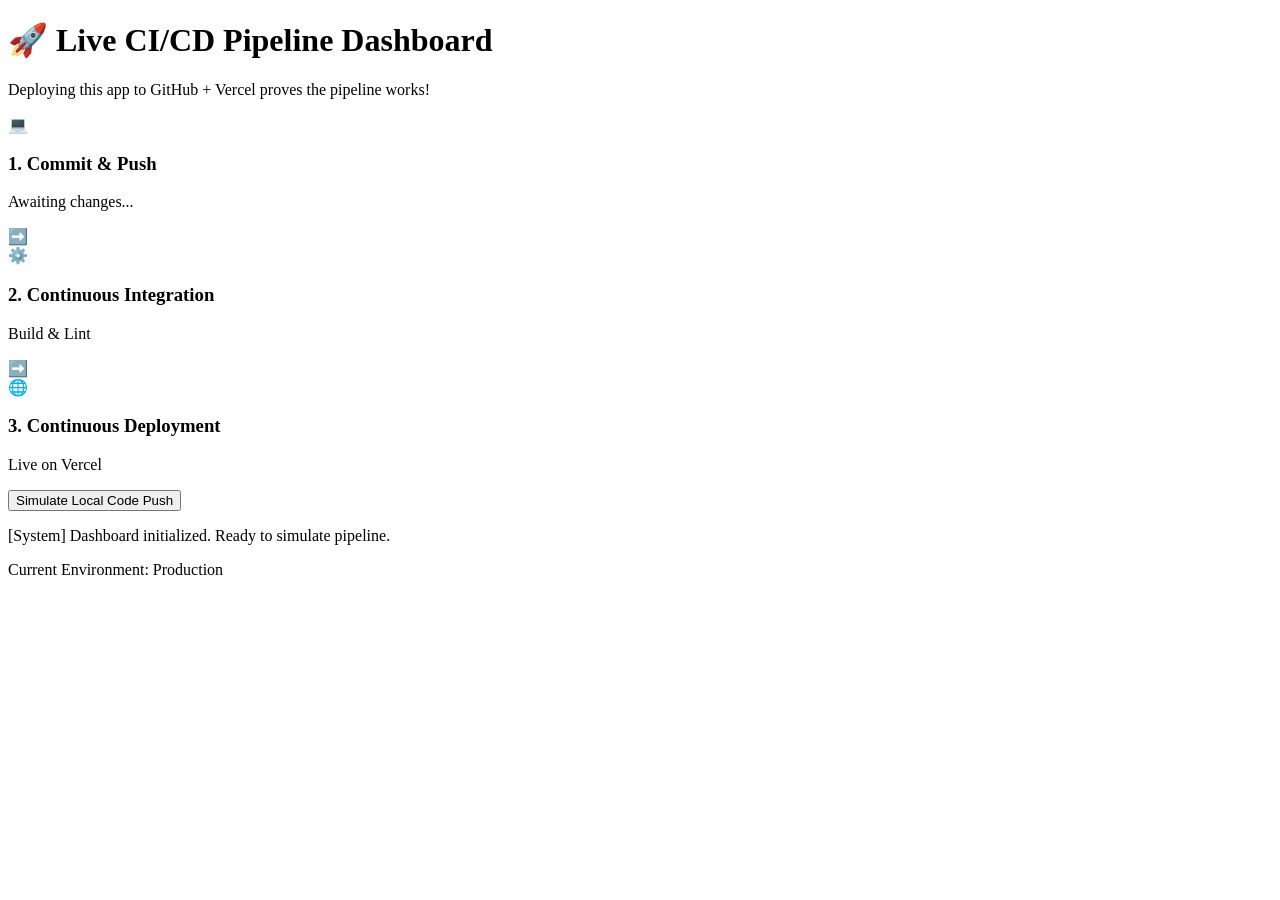
==== index.html @ 1a9c0061 "Html page for view modeling" ====
<!DOCTYPE html>
<html lang="en">
<head>
    <meta charset="UTF-8">
    <meta name="viewport" content="width=device-width, initial-scale=1.0">
    <title>CI/CD Pipeline Showcase</title>
    <link rel="stylesheet" href="style.css">
</head>
<body>
    <div class="container">
        <header>
            <h1>🚀 Live CI/CD Pipeline Dashboard</h1>
            <p>Deploying this app to GitHub + Vercel proves the pipeline works!</p>
        </header>

        <main>
            <section class="pipeline-visual">
                <div class="stage" id="stage-git">
                    <div class="icon">💻</div>
                    <h3>1. Commit & Push</h3>
                    <p class="status-text">Awaiting changes...</p>
                </div>
                <div class="arrow">➡️</div>
                <div class="stage" id="stage-ci">
                    <div class="icon">⚙️</div>
                    <h3>2. Continuous Integration</h3>
                    <p class="status-text">Build & Lint</p>
                </div>
                <div class="arrow">➡️</div>
                <div class="stage" id="stage-cd">
                    <div class="icon">🌐</div>
                    <h3>3. Continuous Deployment</h3>
                    <p class="status-text">Live on Vercel</p>
                </div>
            </section>

            <section class="controls">
                <button id="simulate-btn">Simulate Local Code Push</button>
                <div id="log-console">
                    <p class="system-msg">[System] Dashboard initialized. Ready to simulate pipeline.</p>
                </div>
            </section>
        </main>

        <footer>
            <p>Current Environment: <span class="badge production">Production</span></p>
        </footer>
    </div>
    <script src="script.js"></script>
</body>
</html>
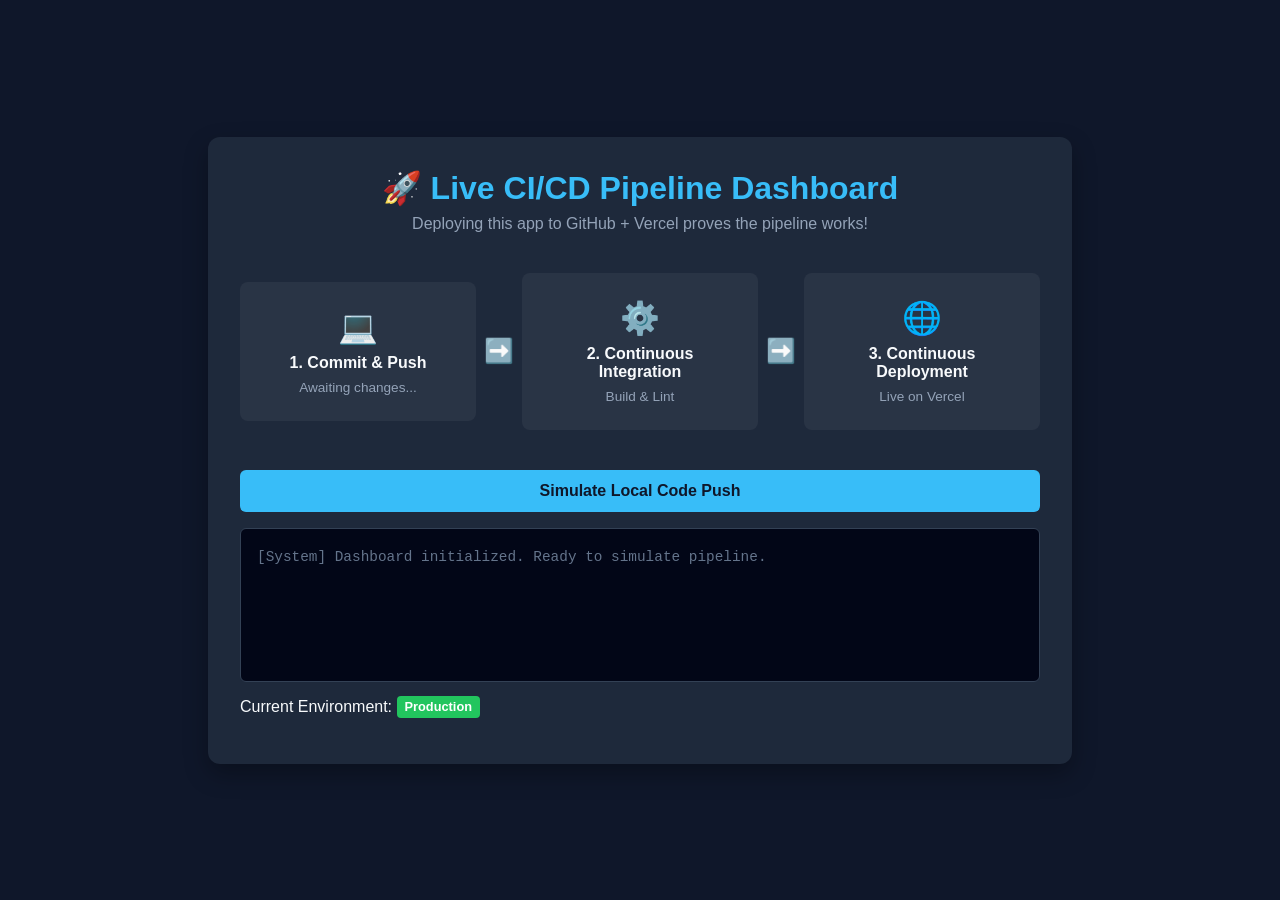
==== commit 41f3fb37: "edited title" ====
--- a/index.html
+++ b/index.html
@@ -3,7 +3,7 @@
 <head>
     <meta charset="UTF-8">
     <meta name="viewport" content="width=device-width, initial-scale=1.0">
-    <title>CI/CD Pipeline Showcase</title>
+    <title>CI/CD Pipeline Showcase (IA 326) </title>
     <link rel="stylesheet" href="style.css">
 </head>
 <body>
@@ -48,4 +48,4 @@
     </div>
     <script src="script.js"></script>
 </body>
-</html>+</html>
--- a/style.css
+++ b/style.css
@@ -0,0 +1,149 @@
+:root {
+    --bg-color: #0f172a;
+    --card-bg: #1e293b;
+    --text-main: #f8fafc;
+    --text-muted: #94a3b8;
+    --accent: #38bdf8;
+    --success: #22c55e;
+}
+
+body {
+    margin: 0;
+    font-family: 'Segoe UI', Tahoma, Geneva, Verdana, sans-serif;
+    background-color: var(--bg-color);
+    color: var(--text-main);
+    display: flex;
+    justify-content: center;
+    align-items: center;
+    min-height: 100vh;
+}
+
+.container {
+    width: 90%;
+    max-width: 800px;
+    background: var(--card-bg);
+    padding: 2rem;
+    border-radius: 12px;
+    box-shadow: 0 10px 25px rgba(0,0,0,0.3);
+}
+
+header {
+    text-align: center;
+    margin-bottom: 2.5rem;
+}
+
+header h1 {
+    margin: 0 0 0.5rem 0;
+    color: var(--accent);
+}
+
+header p {
+    color: var(--text-muted);
+    margin: 0;
+}
+
+.pipeline-visual {
+    display: flex;
+    justify-content: space-between;
+    align-items: center;
+    margin-bottom: 2.5rem;
+    flex-wrap: wrap;
+}
+
+.stage {
+    background: rgba(255, 255, 255, 0.05);
+    border: 2px solid transparent;
+    padding: 1.5rem;
+    border-radius: 8px;
+    text-align: center;
+    flex: 1;
+    min-width: 160px;
+    transition: all 0.3s ease;
+}
+
+.stage.active {
+    border-color: var(--accent);
+    background: rgba(56, 189, 248, 0.1);
+}
+
+.stage.success {
+    border-color: var(--success);
+    background: rgba(34, 197, 94, 0.1);
+}
+
+.stage .icon {
+    font-size: 2rem;
+    margin-bottom: 0.5rem;
+}
+
+.stage h3 {
+    margin: 0 0 0.5rem 0;
+    font-size: 1rem;
+}
+
+.stage p {
+    margin: 0;
+    font-size: 0.85rem;
+    color: var(--text-muted);
+}
+
+.arrow {
+    font-size: 1.5rem;
+    color: var(--text-muted);
+    padding: 0 0.5rem;
+}
+
+.controls {
+    display: flex;
+    flex-direction: column;
+    gap: 1rem;
+}
+
+button {
+    background: var(--accent);
+    color: var(--bg-color);
+    border: none;
+    padding: 0.75rem 1.5rem;
+    font-size: 1rem;
+    font-weight: bold;
+    border-radius: 6px;
+    cursor: pointer;
+    transition: background 0.2s;
+}
+
+button:hover {
+    background: #7dd3fc;
+}
+
+button:disabled {
+    background: var(--text-muted);
+    cursor: not-allowed;
+}
+
+#log-console {
+    background: #020617;
+    border-radius: 6px;
+    padding: 1rem;
+    font-family: 'Courier New', Courier, monospace;
+    font-size: 0.9rem;
+    height: 120px;
+    overflow-y: auto;
+    border: 1px solid #334155;
+}
+
+#log-console p {
+    margin: 0.25rem 0;
+}
+
+.system-msg { color: #64748b; }
+.info-msg { color: #38bdf8; }
+.success-msg { color: #22c55e; }
+
+.badge {
+    background: var(--success);
+    color: white;
+    padding: 0.2rem 0.5rem;
+    border-radius: 4px;
+    font-size: 0.8rem;
+    font-weight: bold;
+}
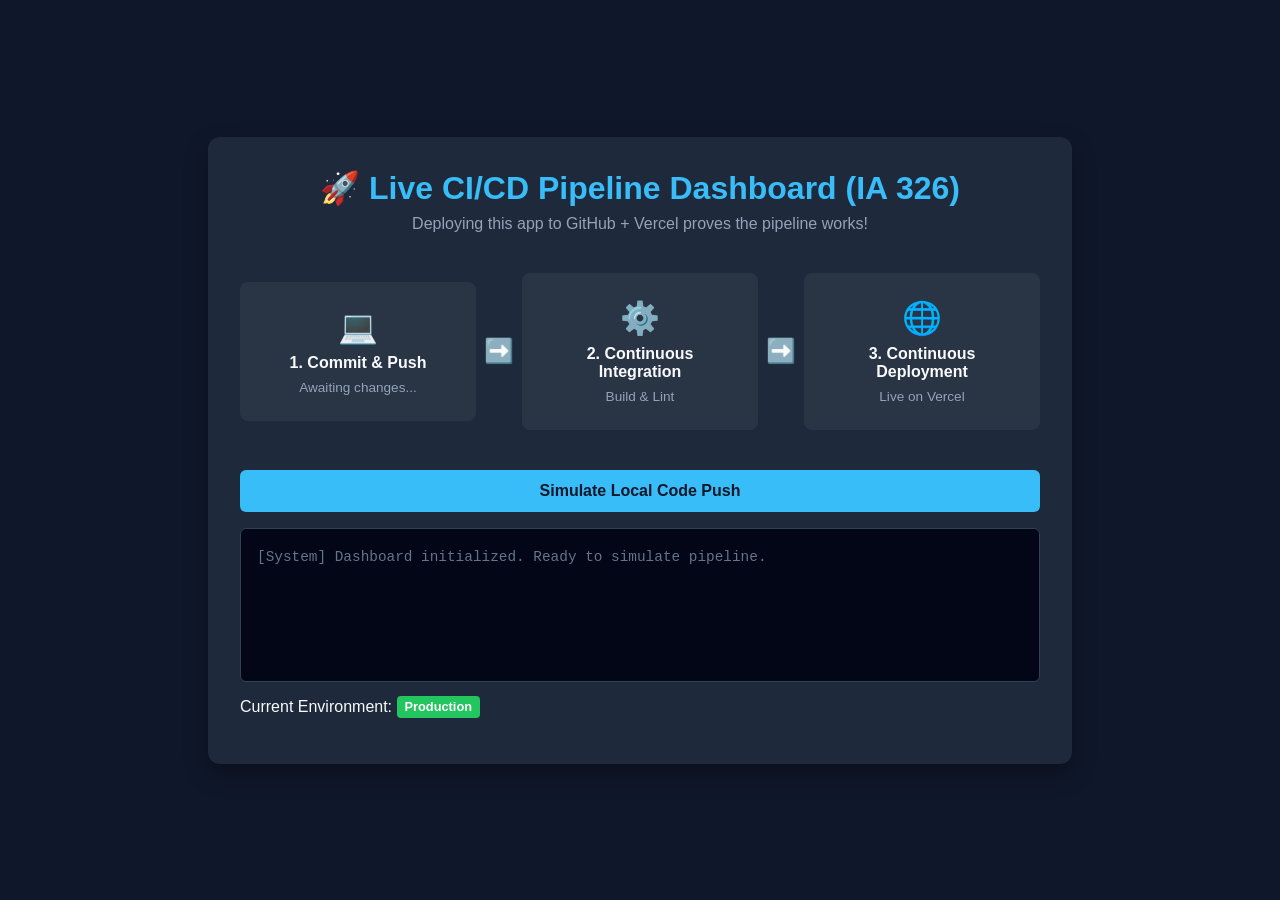
==== commit 7fbde228: "edited Header showcasing continous intergration" ====
--- a/index.html
+++ b/index.html
@@ -9,7 +9,7 @@
 <body>
     <div class="container">
         <header>
-            <h1>🚀 Live CI/CD Pipeline Dashboard</h1>
+            <h1>🚀 Live CI/CD Pipeline Dashboard (IA 326) </h1>
             <p>Deploying this app to GitHub + Vercel proves the pipeline works!</p>
         </header>
 
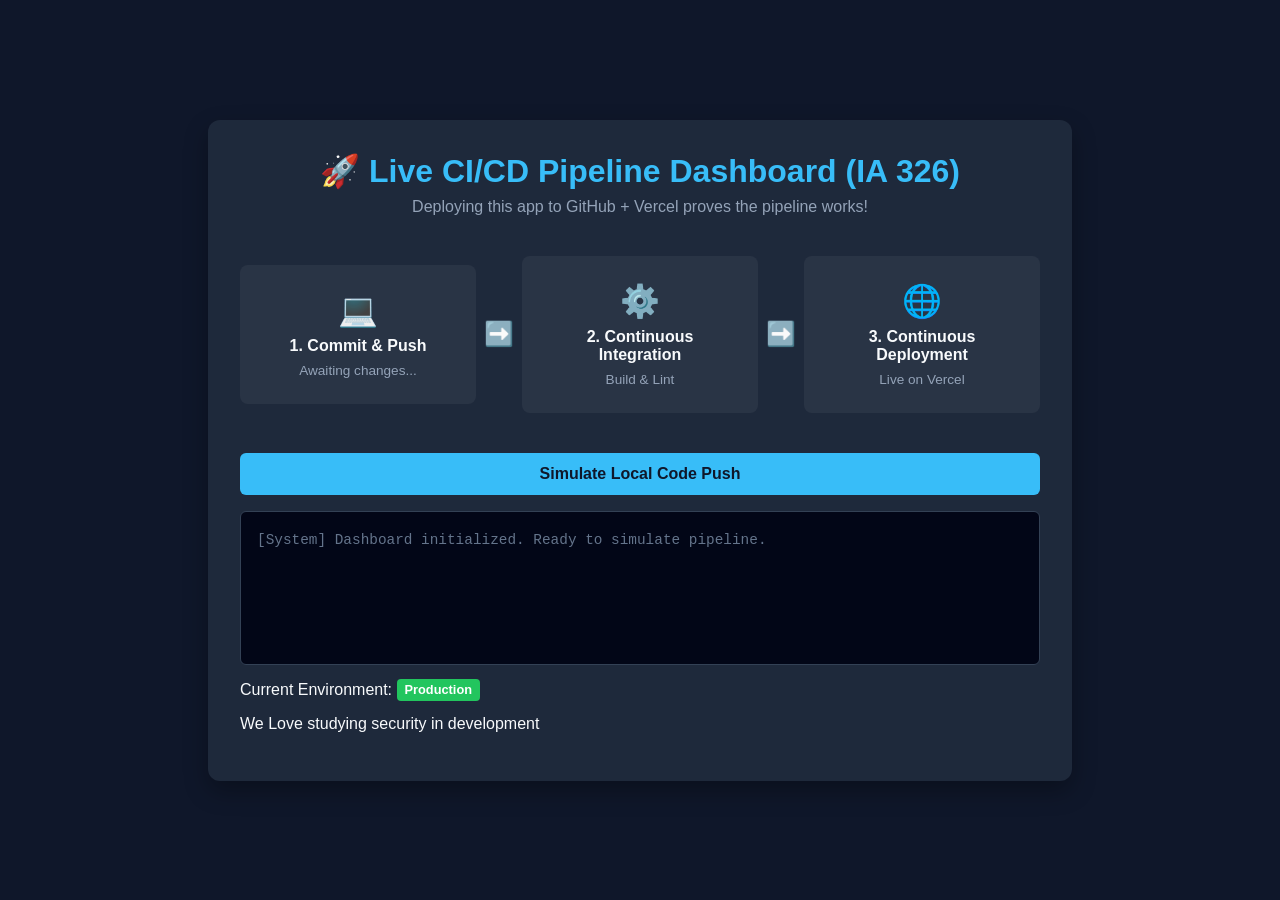
==== commit 94662081: "Paragraph added" ====
--- a/index.html
+++ b/index.html
@@ -44,6 +44,7 @@
 
         <footer>
             <p>Current Environment: <span class="badge production">Production</span></p>
+            <p>We Love studying security in development</p>
         </footer>
     </div>
     <script src="script.js"></script>
